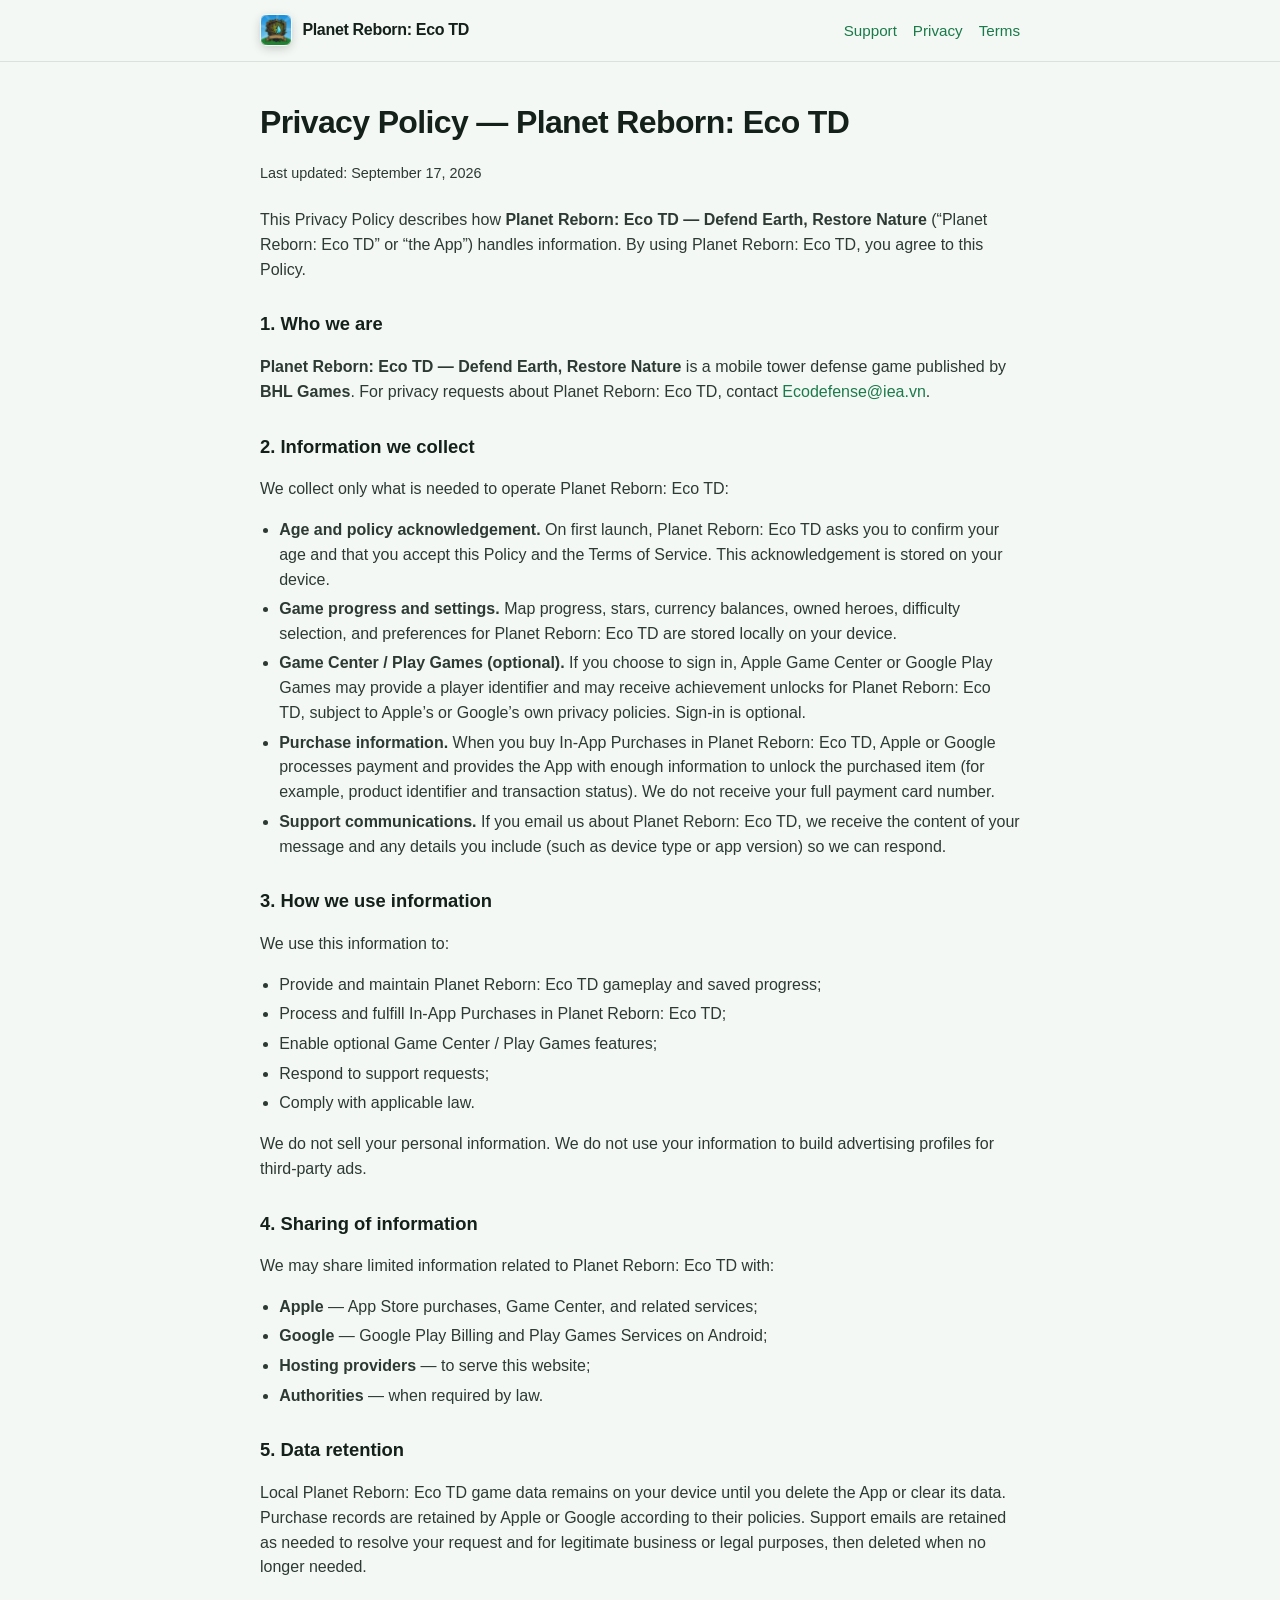
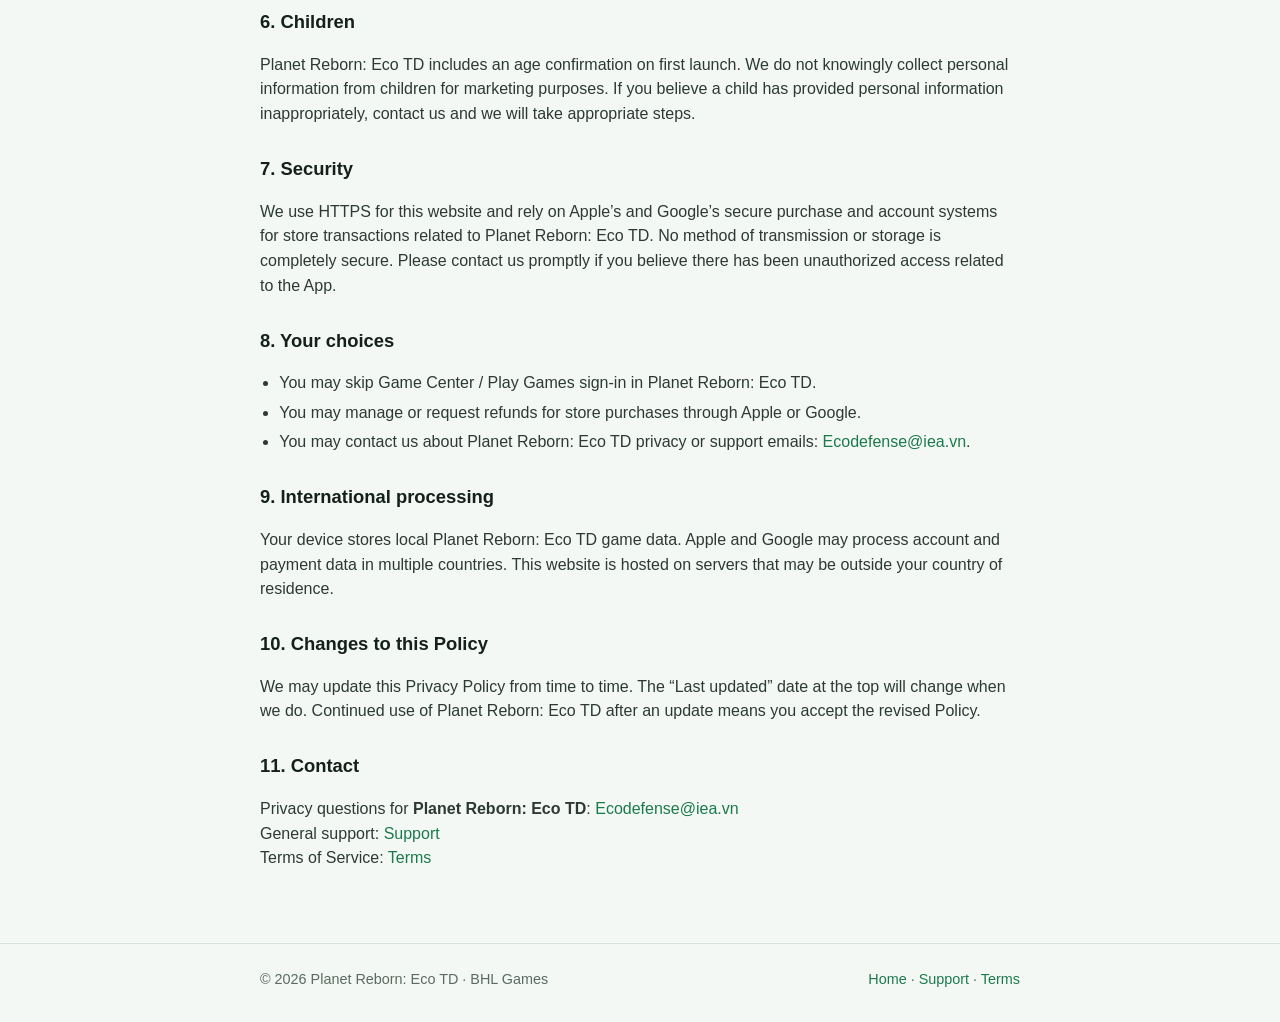
==== privacy.html @ 7d006d2a "Planet Reborn: Eco TD website (home, privacy, support, terms) Co-authored-by: Cursor <cursoragent@cu" ====
<!DOCTYPE html>
<html lang="en">
<head>
  <meta charset="utf-8" />
  <meta name="viewport" content="width=device-width, initial-scale=1" />
  <title>Privacy Policy — Planet Reborn: Eco TD</title>
  <meta name="description" content="Privacy Policy for Planet Reborn: Eco TD — Defend Earth, Restore Nature: data collection, In-App Purchases, Game Center, and contact." />
  <meta name="referrer" content="strict-origin-when-cross-origin" />
  <link rel="icon" type="image/x-icon" href="/favicon.ico" />
  <link rel="icon" type="image/png" sizes="32x32" href="/favicon-32x32.png" />
  <link rel="icon" type="image/png" sizes="16x16" href="/favicon-16x16.png" />
  <link rel="apple-touch-icon" sizes="180x180" href="/apple-touch-icon.png" />
  <meta property="og:image" content="https://ecodefense.baihatlabs.com/og-image.png" />
  <link rel="stylesheet" href="/styles.css" />
</head>
<body>
  <header class="nav">
    <div class="wrap nav-inner">
      <a class="brand" href="/">
        <span class="brand-mark" aria-hidden="true"></span>
        Planet Reborn: Eco TD
      </a>
      <nav class="nav-links">
        <a href="/support">Support</a>
        <a href="/privacy">Privacy</a>
        <a href="/terms">Terms</a>
      </nav>
    </div>
  </header>

  <main class="wrap page">
    <h1>Privacy Policy — Planet Reborn: Eco TD</h1>
    <p class="meta">Last updated: September 17, 2026</p>
    <p class="lede">
      This Privacy Policy describes how
      <strong>Planet Reborn: Eco TD — Defend Earth, Restore Nature</strong>
      (“Planet Reborn: Eco TD” or “the App”) handles information.
      By using Planet Reborn: Eco TD, you agree to this Policy.
    </p>

    <h2>1. Who we are</h2>
    <p>
      <strong>Planet Reborn: Eco TD — Defend Earth, Restore Nature</strong>
      is a mobile tower defense game published by <strong>BHL Games</strong>.
      For privacy requests about Planet Reborn: Eco TD, contact
      <a href="mailto:Ecodefense@iea.vn">Ecodefense@iea.vn</a>.
    </p>

    <h2>2. Information we collect</h2>
    <p>We collect only what is needed to operate Planet Reborn: Eco TD:</p>
    <ul>
      <li>
        <strong>Age and policy acknowledgement.</strong>
        On first launch, Planet Reborn: Eco TD asks you to confirm your age and that you accept this Policy
        and the Terms of Service. This acknowledgement is stored on your device.
      </li>
      <li>
        <strong>Game progress and settings.</strong>
        Map progress, stars, currency balances, owned heroes, difficulty selection, and
        preferences for Planet Reborn: Eco TD are stored locally on your device.
      </li>
      <li>
        <strong>Game Center / Play Games (optional).</strong>
        If you choose to sign in, Apple Game Center or Google Play Games may provide a
        player identifier and may receive achievement unlocks for Planet Reborn: Eco TD,
        subject to Apple’s or Google’s own privacy policies. Sign-in is optional.
      </li>
      <li>
        <strong>Purchase information.</strong>
        When you buy In-App Purchases in Planet Reborn: Eco TD, Apple or Google processes payment
        and provides the App with enough information to unlock the purchased item
        (for example, product identifier and transaction status).
        We do not receive your full payment card number.
      </li>
      <li>
        <strong>Support communications.</strong>
        If you email us about Planet Reborn: Eco TD, we receive the content of your message
        and any details you include (such as device type or app version) so we can respond.
      </li>
    </ul>

    <h2>3. How we use information</h2>
    <p>We use this information to:</p>
    <ul>
      <li>Provide and maintain Planet Reborn: Eco TD gameplay and saved progress;</li>
      <li>Process and fulfill In-App Purchases in Planet Reborn: Eco TD;</li>
      <li>Enable optional Game Center / Play Games features;</li>
      <li>Respond to support requests;</li>
      <li>Comply with applicable law.</li>
    </ul>
    <p>
      We do not sell your personal information.
      We do not use your information to build advertising profiles for third-party ads.
    </p>

    <h2>4. Sharing of information</h2>
    <p>We may share limited information related to Planet Reborn: Eco TD with:</p>
    <ul>
      <li><strong>Apple</strong> — App Store purchases, Game Center, and related services;</li>
      <li><strong>Google</strong> — Google Play Billing and Play Games Services on Android;</li>
      <li><strong>Hosting providers</strong> — to serve this website;</li>
      <li><strong>Authorities</strong> — when required by law.</li>
    </ul>

    <h2>5. Data retention</h2>
    <p>
      Local Planet Reborn: Eco TD game data remains on your device until you delete the App or clear its data.
      Purchase records are retained by Apple or Google according to their policies.
      Support emails are retained as needed to resolve your request and for legitimate
      business or legal purposes, then deleted when no longer needed.
    </p>

    <h2>6. Children</h2>
    <p>
      Planet Reborn: Eco TD includes an age confirmation on first launch.
      We do not knowingly collect personal information from children for marketing purposes.
      If you believe a child has provided personal information inappropriately, contact us
      and we will take appropriate steps.
    </p>

    <h2>7. Security</h2>
    <p>
      We use HTTPS for this website and rely on Apple’s and Google’s secure purchase and
      account systems for store transactions related to Planet Reborn: Eco TD.
      No method of transmission or storage is completely secure.
      Please contact us promptly if you believe there has been unauthorized access related to the App.
    </p>

    <h2>8. Your choices</h2>
    <ul>
      <li>You may skip Game Center / Play Games sign-in in Planet Reborn: Eco TD.</li>
      <li>You may manage or request refunds for store purchases through Apple or Google.</li>
      <li>
        You may contact us about Planet Reborn: Eco TD privacy or support emails:
        <a href="mailto:Ecodefense@iea.vn">Ecodefense@iea.vn</a>.
      </li>
    </ul>

    <h2>9. International processing</h2>
    <p>
      Your device stores local Planet Reborn: Eco TD game data.
      Apple and Google may process account and payment data in multiple countries.
      This website is hosted on servers that may be outside your country of residence.
    </p>

    <h2>10. Changes to this Policy</h2>
    <p>
      We may update this Privacy Policy from time to time.
      The “Last updated” date at the top will change when we do.
      Continued use of Planet Reborn: Eco TD after an update means you accept the revised Policy.
    </p>

    <h2>11. Contact</h2>
    <p>
      Privacy questions for <strong>Planet Reborn: Eco TD</strong>:
      <a href="mailto:Ecodefense@iea.vn">Ecodefense@iea.vn</a><br />
      General support: <a href="/support">Support</a><br />
      Terms of Service: <a href="/terms">Terms</a>
    </p>
  </main>

  <footer class="footer">
    <div class="wrap footer-inner">
      <span>© 2026 Planet Reborn: Eco TD · BHL Games</span>
      <span><a href="/">Home</a> · <a href="/support">Support</a> · <a href="/terms">Terms</a></span>
    </div>
  </footer>
</body>
</html>
---- styles.css ----
:root {
  --green: #1b7a4a;
  --green-dark: #0f4d30;
  --ink: #14201a;
  --muted: #5a6b62;
  --line: #d7e3db;
  --bg: #f4f8f5;
  --card: #ffffff;
}

* {
  box-sizing: border-box;
}

html {
  scroll-behavior: smooth;
}

body {
  margin: 0;
  font-family: -apple-system, BlinkMacSystemFont, "Segoe UI", Roboto, Helvetica, Arial, sans-serif;
  color: var(--ink);
  background: var(--bg);
  line-height: 1.55;
}

a {
  color: var(--green);
  text-decoration: none;
}

a:hover {
  text-decoration: underline;
}

.wrap {
  width: min(760px, calc(100% - 2rem));
  margin: 0 auto;
}

.nav {
  position: sticky;
  top: 0;
  z-index: 10;
  background: rgba(244, 248, 245, 0.94);
  backdrop-filter: blur(12px);
  border-bottom: 1px solid var(--line);
}

.nav-inner {
  display: flex;
  align-items: center;
  justify-content: space-between;
  gap: 1rem;
  padding: 0.9rem 0;
}

.brand {
  display: flex;
  align-items: center;
  gap: 0.65rem;
  color: var(--ink);
  font-weight: 700;
  letter-spacing: -0.02em;
  text-decoration: none;
}

.brand:hover {
  text-decoration: none;
}

.brand-mark {
  width: 32px;
  height: 32px;
  border-radius: 8px;
  background: url('/app_icon.png') center/cover no-repeat;
  box-shadow: 0 3px 10px rgba(0, 0, 0, 0.18);
  border: 1px solid rgba(255, 255, 255, 0.4);
  flex-shrink: 0;
}

.nav-links {
  display: flex;
  gap: 1rem;
  flex-wrap: wrap;
  font-size: 0.95rem;
}

.hero {
  padding: 3rem 0 2rem;
}

.hero-header {
  display: flex;
  align-items: center;
  gap: 1.5rem;
  margin-bottom: 1.25rem;
  flex-wrap: wrap;
}

.hero-icon {
  width: 96px;
  height: 96px;
  border-radius: 22px;
  box-shadow: 0 10px 24px rgba(0, 0, 0, 0.18), 0 2px 6px rgba(0, 0, 0, 0.08);
  border: 2px solid #ffffff;
  display: block;
}

.hero h1 {
  margin: 0 0 0.4rem;
  font-size: clamp(1.85rem, 4vw, 2.4rem);
  line-height: 1.2;
  letter-spacing: -0.02em;
}

.hero .tagline {
  margin: 0;
  font-size: 1.15rem;
  font-weight: 600;
  color: var(--green);
}

.hero p {
  margin: 0;
  max-width: 38rem;
  color: var(--muted);
  font-size: 1.05rem;
}

.actions {
  display: flex;
  flex-wrap: wrap;
  gap: 0.75rem;
  margin-top: 1.5rem;
}

.btn {
  display: inline-flex;
  align-items: center;
  justify-content: center;
  padding: 0.75rem 1.15rem;
  border-radius: 10px;
  font-weight: 600;
  font-size: 0.95rem;
  text-decoration: none;
}

.btn:hover {
  text-decoration: none;
}

.btn-primary {
  background: var(--green);
  color: #fff;
}

.btn-primary:hover {
  background: var(--green-dark);
}

.btn-secondary {
  background: #fff;
  color: var(--ink);
  border: 1px solid var(--line);
}

.card {
  background: var(--card);
  border: 1px solid var(--line);
  border-radius: 16px;
  padding: 1.25rem 1.35rem;
  margin: 0.85rem 0;
}

.card h2 {
  margin: 0 0 0.4rem;
  font-size: 1.05rem;
}

.card p {
  margin: 0;
  color: var(--muted);
  font-size: 0.98rem;
}

.page {
  padding: 2.25rem 0 3.5rem;
}

.page h1 {
  margin: 0 0 0.35rem;
  font-size: 2rem;
  letter-spacing: -0.02em;
}

.lede {
  margin: 0 0 1.75rem;
  color: var(--muted);
}

.page h2 {
  margin: 1.75rem 0 0.55rem;
  font-size: 1.15rem;
}

.page p,
.page li {
  color: #2c3a33;
}

.page ul {
  padding-left: 1.2rem;
}

.page li {
  margin: 0.3rem 0;
}

.meta {
  font-size: 0.9rem;
  color: var(--muted);
  margin-bottom: 1.5rem;
}

.footer {
  border-top: 1px solid var(--line);
  padding: 1.5rem 0 2rem;
  color: var(--muted);
  font-size: 0.9rem;
}

.footer-inner {
  display: flex;
  flex-wrap: wrap;
  gap: 0.75rem 1.25rem;
  justify-content: space-between;
}

@media (max-width: 560px) {
  .nav-links {
    gap: 0.75rem;
    font-size: 0.88rem;
  }
}
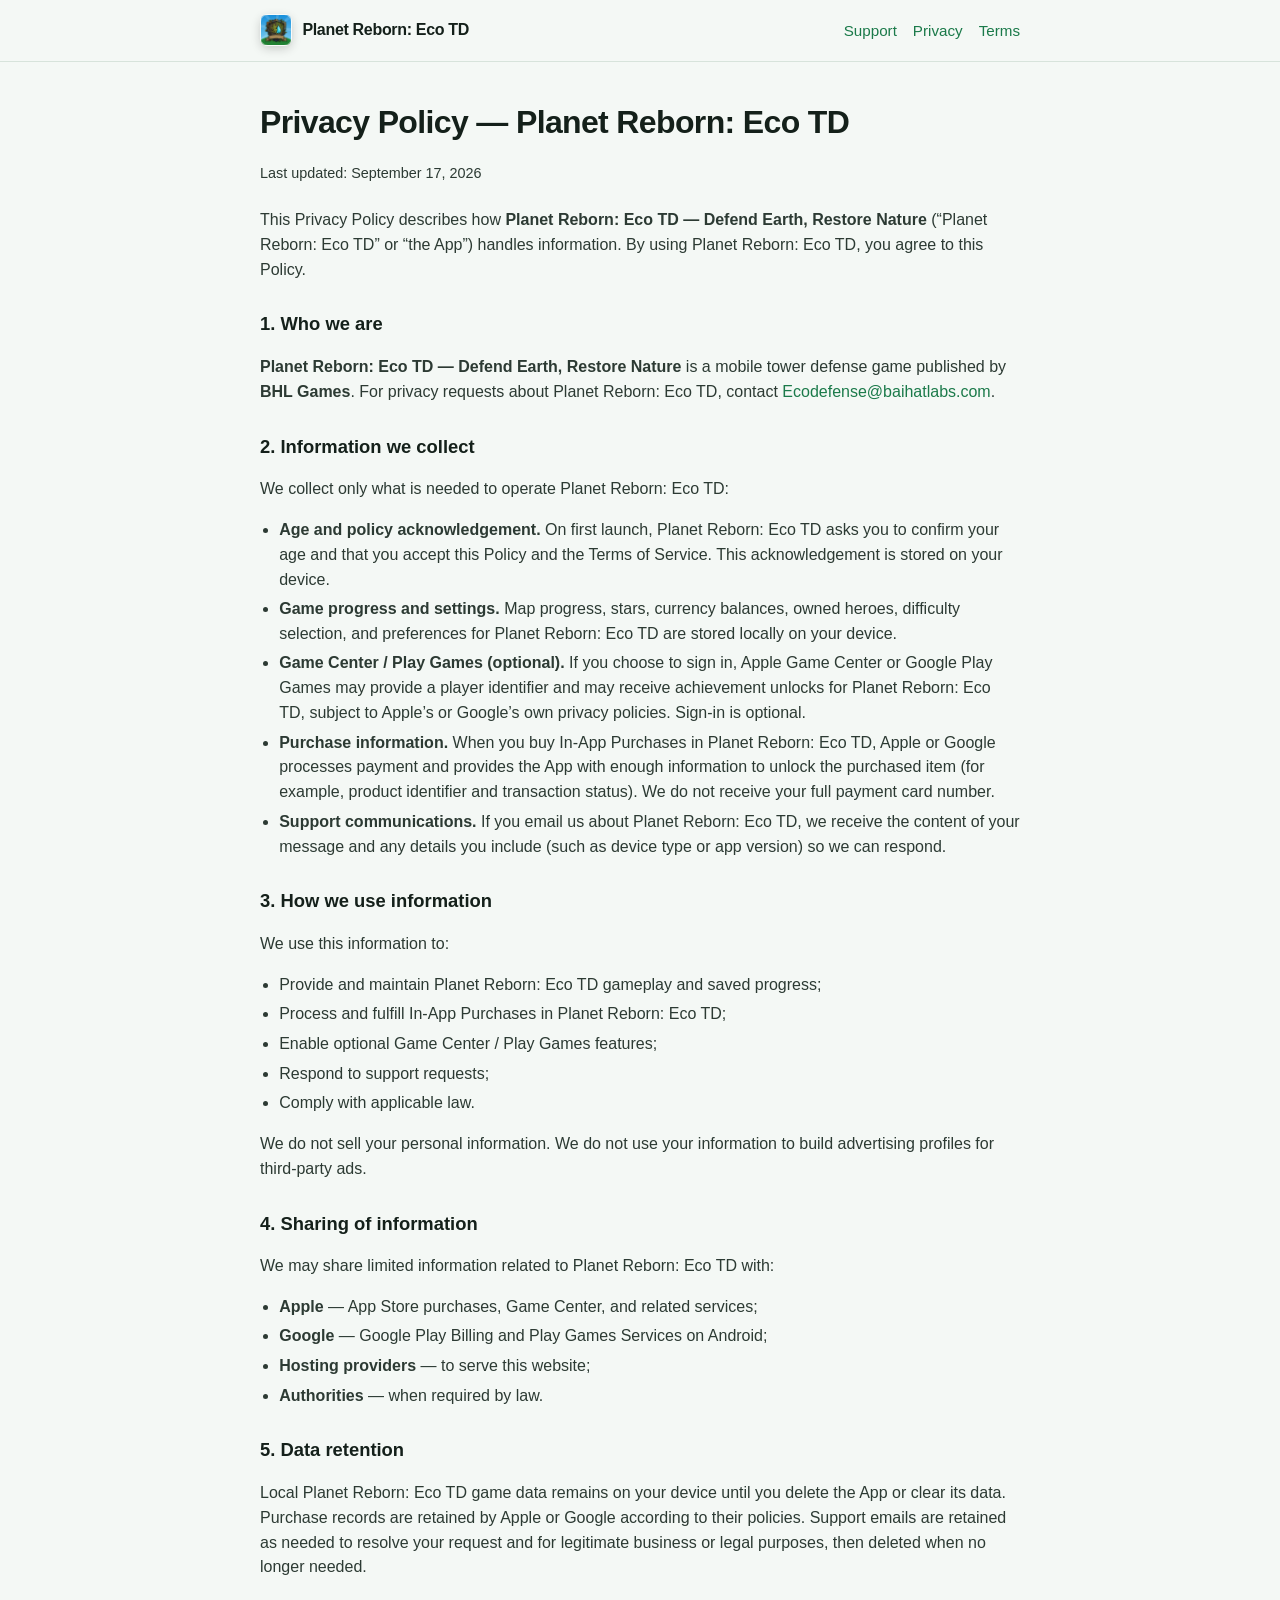
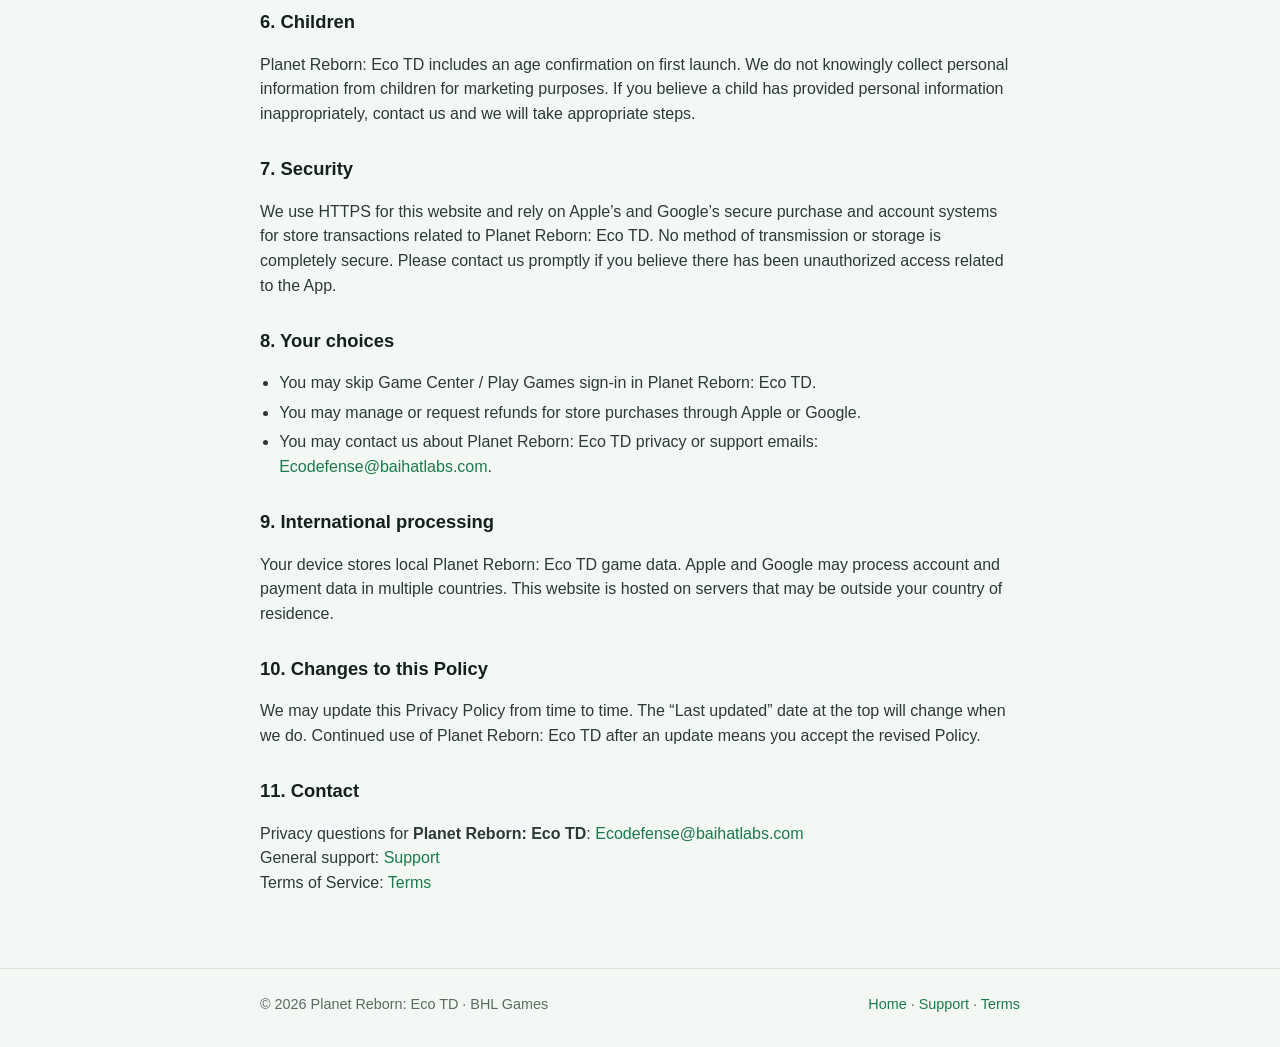
==== commit 8b8d6d82: "Update contact email to Ecodefense@baihatlabs.com Co-authored-by: Cursor <cursoragent@cursor.com>" ====
--- a/privacy.html
+++ b/privacy.html
@@ -43,7 +43,7 @@
       <strong>Planet Reborn: Eco TD — Defend Earth, Restore Nature</strong>
       is a mobile tower defense game published by <strong>BHL Games</strong>.
       For privacy requests about Planet Reborn: Eco TD, contact
-      <a href="mailto:Ecodefense@iea.vn">Ecodefense@iea.vn</a>.
+      <a href="mailto:Ecodefense@baihatlabs.com">Ecodefense@baihatlabs.com</a>.
     </p>
 
     <h2>2. Information we collect</h2>
@@ -132,7 +132,7 @@
       <li>You may manage or request refunds for store purchases through Apple or Google.</li>
       <li>
         You may contact us about Planet Reborn: Eco TD privacy or support emails:
-        <a href="mailto:Ecodefense@iea.vn">Ecodefense@iea.vn</a>.
+        <a href="mailto:Ecodefense@baihatlabs.com">Ecodefense@baihatlabs.com</a>.
       </li>
     </ul>
 
@@ -153,7 +153,7 @@
     <h2>11. Contact</h2>
     <p>
       Privacy questions for <strong>Planet Reborn: Eco TD</strong>:
-      <a href="mailto:Ecodefense@iea.vn">Ecodefense@iea.vn</a><br />
+      <a href="mailto:Ecodefense@baihatlabs.com">Ecodefense@baihatlabs.com</a><br />
       General support: <a href="/support">Support</a><br />
       Terms of Service: <a href="/terms">Terms</a>
     </p>
